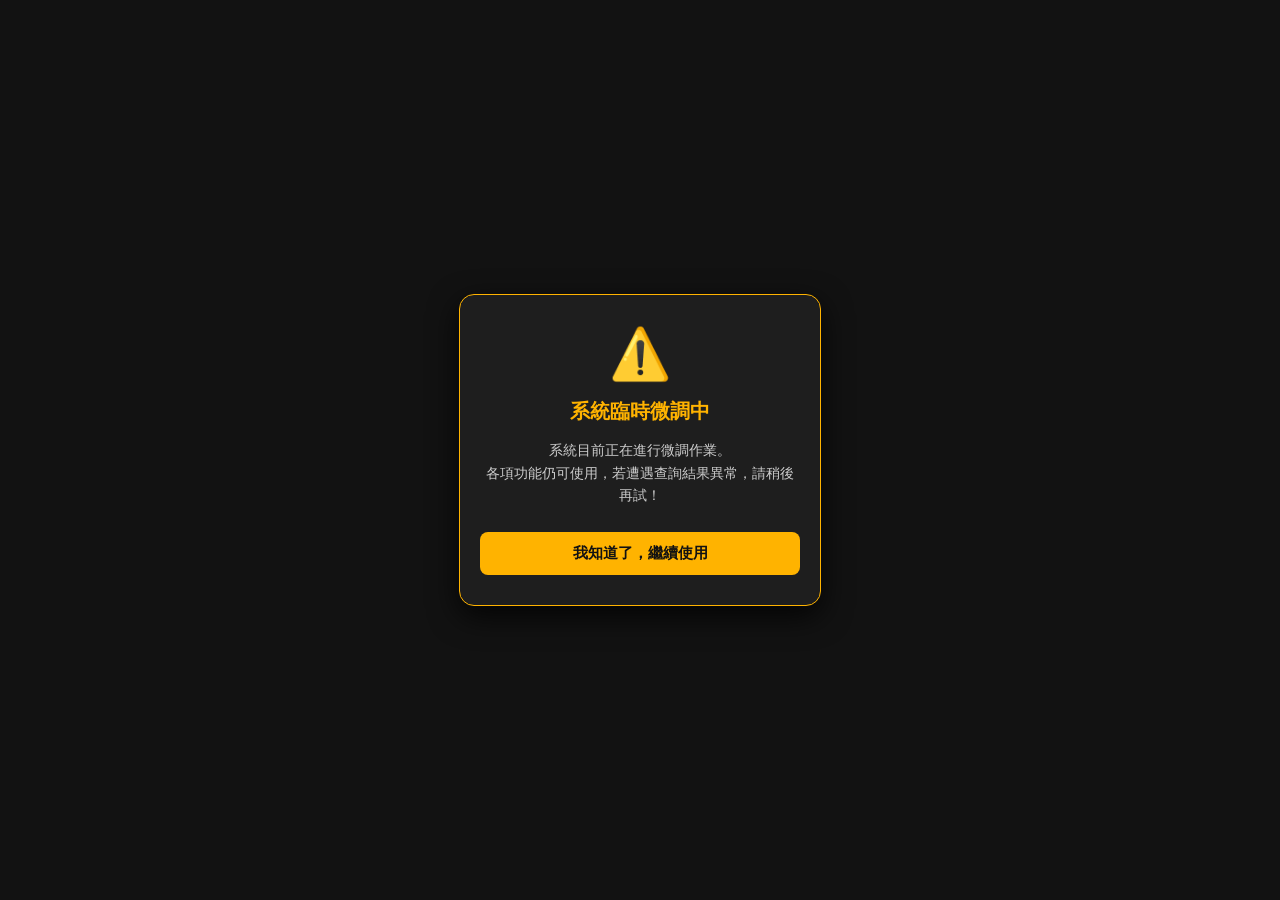
==== index.html @ e5cfe939 "Update index.html" ====
<!DOCTYPE html>
<html lang="zh-TW">
<head>
    <meta charset="UTF-8">
    <meta name="viewport" content="width=device-width, initial-scale=1.0, maximum-scale=1.0, user-scalable=no, viewport-fit=cover">
    <title>末班車生存 | 深夜通勤導航</title>
    <script src="/js/guard.js"></script>
    <link rel="stylesheet" href="/css/style.css?v=20260403_v3">
</head>
<body>
<div class="container">
    <div class="header-row">
        <h1 id="main-title">末班車生存</h1>
        <div style="display: flex; gap: 8px;">
            <button class="mode-toggle-btn" onclick="openPage('/gemini.html')">🤖</button>
            <button class="mode-toggle-btn" id="header-mute-btn" onclick="toggleMute()">🔇</button>
            <button class="mode-toggle-btn" onclick="openPage('/search.html')">🔍</button>
        </div>
    </div>

    <div id="mode-survival">
        
        <div id="input-zone">
            <div class="location-block"><label>出發地</label><div class="select-group">
                <select class="type-select" id="start-type" onchange="updateStationOptions('start')">
                    <option value="trtc">北捷</option><option value="tra">台鐵</option><option value="thsr">高鐵</option><option value="bus">公車客運</option>
                </select>
                <div class="autocomplete-wrapper">
                    <input type="text" id="start-station-input" class="station-input" placeholder="選擇車站">
                    <span class="clear-btn" id="start-clear-btn">×</span>
                    <div id="start-autocomplete-list" class="autocomplete-list"></div>
                </div>
            </div></div>

            <div class="location-block bus-stop-row" id="start-bus-stop-block" style="display: none; margin-top: 4px;"><div class="select-group">
                <div class="type-select-label">📍 站牌</div>
                <div class="autocomplete-wrapper">
                    <input type="text" id="start-bus-stop-input" class="station-input" placeholder="輸入站牌名稱">
                </div>
            </div></div>

            <div class="location-block" id="transfer-block" style="display: none;">
                <label style="color:var(--warning);">轉乘北捷站</label>
                <div class="select-group">
                    <div class="type-select-label" style="background:#333;">🚉 轉乘</div>
                    <div class="autocomplete-wrapper">
                        <select id="transfer-station-input" class="station-input" style="padding-right: 12px;"></select>
                    </div>
                </div>
            </div>

            <div class="location-block"><label>目的地</label><div class="select-group">
                <select class="type-select" id="end-type" onchange="updateStationOptions('end')">
                    <option value="trtc">北捷</option><option value="thsr">高鐵</option><option value="bus">公車客運</option>
                </select>
                <div class="autocomplete-wrapper">
                    <input type="text" id="end-station-input" class="station-input" placeholder="選擇車站">
                    <span class="clear-btn" id="end-clear-btn">×</span>
                    <div id="end-autocomplete-list" class="autocomplete-list"></div>
                </div>
            </div></div>

            <div class="location-block bus-stop-row" id="end-bus-stop-block" style="display: none; margin-top: 4px;"><div class="select-group">
                <div class="type-select-label">📍 站牌</div>
                <div class="autocomplete-wrapper">
                    <input type="text" id="end-bus-stop-input" class="station-input" placeholder="輸入站牌名稱">
                </div>
            </div></div>

            <button id="action-btn" class="main-action-btn" onclick="handleAction()">開始計算轉乘</button>
        </div>

        <div id="result-zone">
            <div class="time-area">
                <div class="status">現在時間</div>
                <div id="time-display" class="time-display">00:00:00</div>
                <div class="status">目標發車：<span id="speed-mode" style="color: #ffea00;">待查驗...</span></div>
            </div>
            
            <div id="plan-b-container" class="plan-b-container">
                <a href="https://www.uber.com" class="plan-b-option"><span>呼叫 Uber</span><span>~$300</span></a>
                <button class="btn-reset" style="display:flex;" onclick="resetPlan()">🔄 重新安排行程</button>
            </div>
            <button id="cancel-btn" class="btn-reset" onclick="resetPlan()">🔄 中止求生</button>
        </div>

    </div>

    <div class="footer">
        <div>本服務由綠茶地瓜維護</div>
        <div class="footer-links-container">
            <a class="footer-toggle" onclick="toggleContact()">👉 聯絡我們 👈</a>
            <a class="footer-toggle" onclick="openSettingsSheet()">⚙️ 快速設定</a>
        </div>
        <div id="contact-links" class="contact-links">
            <a href="mailto:x778888778@gmail.com" class="contact-btn" style="background:#ea4335;">✉️ Gmail</a>
            <a href="https://discord.gg/vPgU2KaSZr" class="contact-btn" style="background:#5865F2;">💬 Discord</a>
        </div>
    </div>
</div>

<div class="overlay" id="overlay" onclick="closeAllSheets()"></div>

<div class="bottom-sheet" id="settings-sheet">
    <div class="sheet-header">
        <h3 style="margin:0;">⚙️ 快速設定</h3>
        <button onclick="closeAllSheets()" style="background:var(--danger); color:white; border:none; padding:8px 16px; border-radius:8px; cursor:pointer; font-weight:bold;">關閉</button>
    </div>
    <div class="sheet-content">
        <button class="plan-b-option" onclick="shareApp()" style="background-color: #333;"><span>🔗 分享這個求生工具給朋友</span></button>
        <button class="plan-b-option" onclick="openPage('/about.html')"><span>📖 快速使用說明</span></button>
        <button class="plan-b-option" onclick="openPage('/developer.html')"><span>👨‍💻 開發者資訊</span></button>
        <div style="margin-top: 10px; background: #222; padding: 15px; border-radius: 15px; border: 1px solid #333;">
            <h4 style="color: var(--text-sub); margin: 0 0 10px 0; font-size: 13px;">🎵 背景音樂設定</h4>
            <div style="display: flex; align-items: center; gap: 15px;">
                <button id="mute-btn" style="background: none; border: none; font-size: 24px; cursor: pointer;" onclick="toggleMute()">🔇</button>
                <input type="range" id="volume-slider" min="0" max="1" step="0.05" value="0.3" style="flex: 1;" oninput="updateVolume(this.value)">
            </div>
        </div>
    </div>
</div>

<div class="bottom-sheet" id="dynamic-sheet" style="padding:0; overflow:hidden; height: 92vh;">
    <iframe id="spa-frame" style="width:100%; height:100%; border:none; background: var(--bg-color);"></iframe>
</div>

<audio id="bgm-audio"></audio>
<script src="/js/audio.js"></script><script src="/js/ui.js"></script>
<script src="/js/survival-ui.js"></script><script src="/js/survival-engine.js"></script><script src="/js/routing.js"></script>
</body>
</html>
---- css/style.css ----
:root { 
    --bg-color: #121212; --card-bg: #1e1e1e; --text-main: #ffffff; 
    --text-sub: #aaaaaa; --danger: #ff5252; --success: #4caf50; 
    --warning: #ffb300; --info: #2196F3; 
}

html, body { overflow: hidden; height: 100%; width: 100%; margin: 0; padding: 0; background-color: var(--bg-color); overscroll-behavior: none; }
body { font-family: 'Segoe UI', Roboto, sans-serif; color: var(--text-main); display: flex; justify-content: center; align-items: center; }

.container { 
    text-align: center; width: 90%; max-width: 400px; height: 92vh; 
    max-height: 720px; /* 🌟 放寬最大高度，避免公車欄位出現時過度擠壓 */
    background-color: var(--card-bg); border-radius: 20px; box-shadow: 0 10px 30px rgba(0,0,0,0.8); 
    display: flex; flex-direction: column; justify-content: center; padding: 0 20px; box-sizing: border-box; gap: 8px; position: relative; 
}

.header-row { display: flex; justify-content: space-between; align-items: center; margin-bottom: 5px; }
.header-row h1 { font-size: 22px; color: var(--danger); margin: 0; font-weight: bold; }
.mode-toggle-btn { background: #333; color: white; border: none; border-radius: 50%; width: 35px; height: 35px; cursor: pointer; display: flex; justify-content: center; align-items: center; }

/* 🌟 區塊隔離佈局 (對應 index.html 的分區) */
#input-zone { display: flex; flex-direction: column; gap: 8px; width: 100%; }
#result-zone { 
    display: flex; flex-direction: column; width: 100%; 
    margin-top: 25px; /* 🌟 核心修正：強制將時鐘結果區往下方推開，不跟上方打架 */
}

.location-block { display: flex; flex-direction: column; width: 100%; text-align: left; }
.location-block label { font-size: 11px; color: var(--text-sub); margin-bottom: 4px; font-weight: bold; }
.select-group { display: flex; gap: 8px; position: relative; width: 100%; margin-bottom: 4px; }

/* 🌟 強制交通工具與輸入框寬度對齊，並預留 X 的空間 */
select, .station-input { 
    background-color: #2c2c2c; color: white; border: 1px solid #444; 
    padding: 12px; padding-right: 35px; /* 🌟 預留右側空間給 X */
    border-radius: 10px; font-size: 15px; outline: none; box-sizing: border-box; width: 100%; 
}
.type-select { width: 30% !important; flex-shrink: 0; -webkit-appearance: none; appearance: none; padding-right: 12px; }
.autocomplete-wrapper { position: relative; width: 70%; flex-grow: 1; }

/* 🌟 清除按鈕專屬樣式 (收合在框內) */
.clear-btn { 
    position: absolute; right: 10px; top: 50%; transform: translateY(-50%); 
    width: 20px; height: 20px; background: rgba(255, 255, 255, 0.2); color: #fff; 
    border-radius: 50%; display: none; justify-content: center; 
    align-items: center; cursor: pointer; font-size: 14px; z-index: 5;
}
.clear-btn:active { background: rgba(255, 255, 255, 0.4); }

/* 🌟 下拉選單樣式修正 */
.autocomplete-list { position: absolute; top: 100%; left: 0; right: 0; background-color: #2c2c2c; border: 1px solid #444; z-index: 1000; max-height: 200px; overflow-y: auto; display: none; box-shadow: 0 10px 20px rgba(0,0,0,0.5); }
.dropdown-item { padding: 12px; border-bottom: 1px solid #333; cursor: pointer; display: flex; justify-content: space-between; align-items: center; }
.star-btn { padding: 0 10px; font-size: 18px; }

.time-area { margin: 5px 0 15px 0; display: flex; flex-direction: column; align-items: center; min-height: 110px; justify-content: center; }
.time-display { font-size: 55px; font-weight: bold; color: #e0e0e0; letter-spacing: 2px; }
.main-action-btn { background-color: var(--success); color: white; border: none; padding: 16px; font-size: 17px; border-radius: 12px; font-weight: bold; width: 100%; cursor: pointer; }

/* 🌟 取消/重置按鈕 */
.btn-reset { background: transparent; color: var(--text-sub); border: 1px dashed #555; width: 100%; padding: 12px; border-radius: 10px; cursor: pointer; margin-top: 5px; display: none; justify-content: center; align-items: center; }

/* 🌟 備案區塊 (Uber) */
.plan-b-container { display: none; flex-direction: column; width: 100%; gap: 10px; margin-top: 5px; }
.plan-b-option { border-radius: 12px; padding: 15px; display: flex; justify-content: space-between; align-items: center; background: #2a2a2a; border: 1px solid #333; color: white; text-decoration: none; width: 100%; box-sizing: border-box; }

/* 🌟 頁尾 */
.footer { margin-top: 15px; font-size: 11px; color: #666; display: flex; flex-direction: column; align-items: center; }
.footer-links-container { display: flex; gap: 20px; margin-top: 10px; }
.footer-toggle { color: var(--success); font-weight: bold; cursor: pointer; }

/* 🌟 聯絡我們按鈕 */
.contact-links { display: none; gap: 10px; margin-top: 10px; width: 100%; justify-content: center; }
.contact-btn { text-decoration: none; color: white; font-size: 11px; padding: 8px 15px; border-radius: 20px; font-weight: bold; }

/* 🌟 遮罩 */
.overlay { position: fixed; top: 0; left: 0; width: 100%; height: 100%; background: rgba(0,0,0,0.8); opacity: 0; pointer-events: none; transition: opacity 0.3s; z-index: 900; }
.overlay.active { opacity: 1; pointer-events: all; }

/* 🌟 遺失的電視機與面板裝甲（千萬不能刪！） */
.bottom-sheet { 
    position: fixed; bottom: 0; left: 50%; width: 100%; max-width: 400px; 
    height: 92vh; background-color: var(--card-bg); border-radius: 20px 20px 0 0; 
    transform: translate(-50%, 100%); transition: transform 0.3s cubic-bezier(0.1, 0.8, 0.2, 1); 
    z-index: 2000; padding: 20px; box-sizing: border-box; display: flex; flex-direction: column; 
}
.bottom-sheet.active { transform: translate(-50%, 0); }
.sheet-content { flex: 1; display: flex; flex-direction: column; align-items: stretch; gap: 10px; overflow-y: auto; }
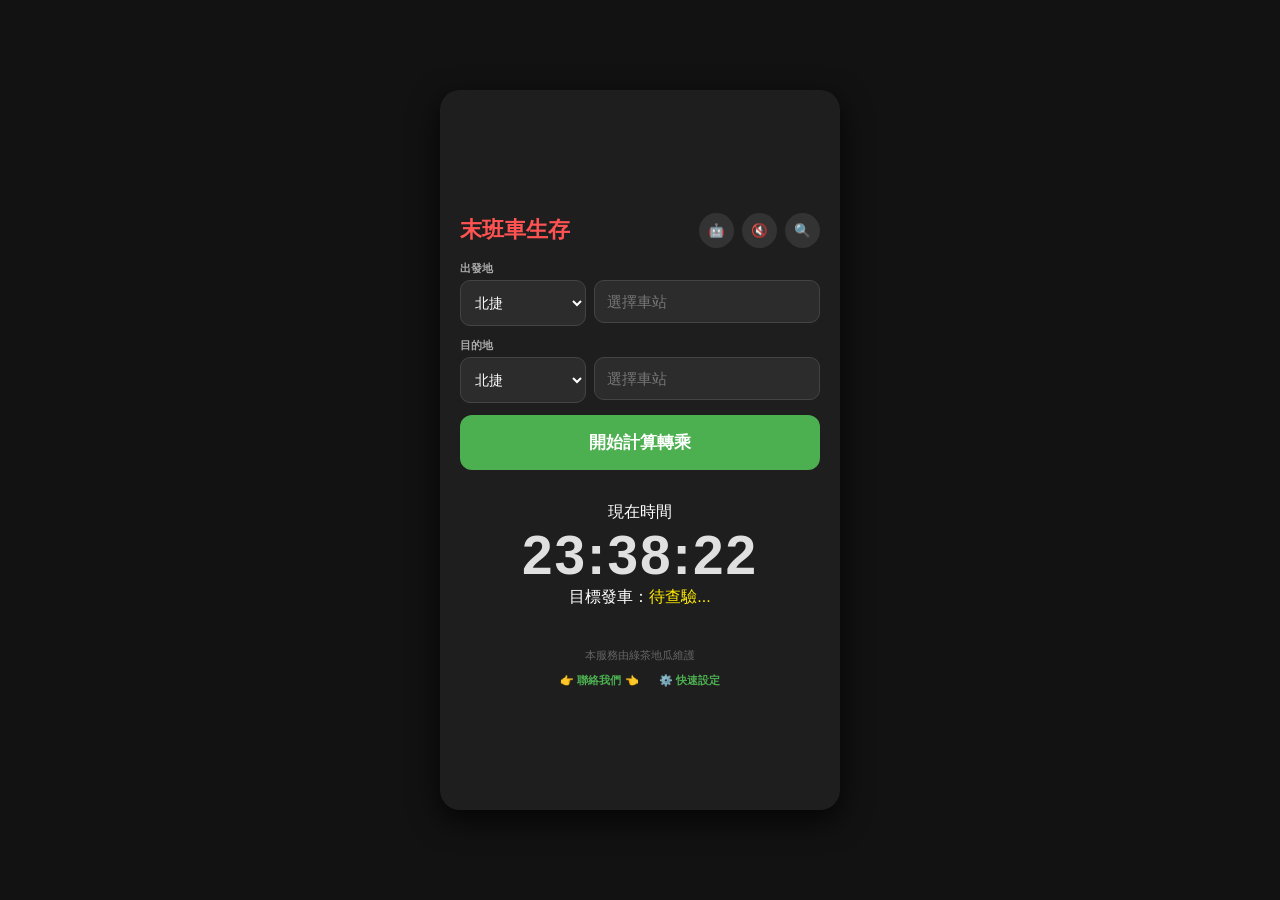
==== commit 9e2260a8: "Update index.html" ====
--- a/index.html
+++ b/index.html
@@ -5,12 +5,12 @@
     <meta name="viewport" content="width=device-width, initial-scale=1.0, maximum-scale=1.0, user-scalable=no, viewport-fit=cover">
     <title>末班車生存 | 深夜通勤導航</title>
     <script src="/js/guard.js"></script>
-    <link rel="stylesheet" href="/css/style.css?v=20260403_v3">
+    <link rel="stylesheet" href="/css/style.css?v=settings_update">
 </head>
 <body>
 <div class="container">
     <div class="header-row">
-        <h1 id="main-title">末班車生存</h1>
+        <h1 id="main-title" class="egg-trigger" onclick="this.clicks = (this.clicks || 0) + 1; if(this.clicks >= 5) { this.clicks = 0; if(localStorage.getItem('unlock_runner') !== 'true') { localStorage.setItem('unlock_runner', 'true'); alert('🎉 發現彩蛋！隱藏機台【社畜的最後衝刺】已永久解鎖！'); } openPage('/collection.html'); }">末班車生存</h1>
         <div style="display: flex; gap: 8px;">
             <button class="mode-toggle-btn" onclick="openPage('/gemini.html')">🤖</button>
             <button class="mode-toggle-btn" id="header-mute-btn" onclick="toggleMute()">🔇</button>
@@ -21,6 +21,7 @@
     <div id="mode-survival">
         
         <div id="input-zone">
+            
             <div class="location-block"><label>出發地</label><div class="select-group">
                 <select class="type-select" id="start-type" onchange="updateStationOptions('start')">
                     <option value="trtc">北捷</option><option value="tra">台鐵</option><option value="thsr">高鐵</option><option value="bus">公車客運</option>
@@ -32,17 +33,18 @@
                 </div>
             </div></div>
 
-            <div class="location-block bus-stop-row" id="start-bus-stop-block" style="display: none; margin-top: 4px;"><div class="select-group">
-                <div class="type-select-label">📍 站牌</div>
+            <div class="location-block" id="start-bus-stop-block" style="display: none; margin-top: 4px;"><div class="select-group">
+                <div class="type-select-label">起點站牌</div>
                 <div class="autocomplete-wrapper">
-                    <input type="text" id="start-bus-stop-input" class="station-input" placeholder="輸入站牌名稱">
+                    <input type="text" id="start-bus-stop-input" class="station-input" placeholder="填寫站牌">
+                    <span class="clear-btn" id="start-bus-clear-btn">×</span>
                 </div>
             </div></div>
 
             <div class="location-block" id="transfer-block" style="display: none;">
                 <label style="color:var(--warning);">轉乘北捷站</label>
                 <div class="select-group">
-                    <div class="type-select-label" style="background:#333;">🚉 轉乘</div>
+                    <div class="type-select-label" style="background:#333; color:var(--warning);">🚉 轉乘</div>
                     <div class="autocomplete-wrapper">
                         <select id="transfer-station-input" class="station-input" style="padding-right: 12px;"></select>
                     </div>
@@ -60,10 +62,11 @@
                 </div>
             </div></div>
 
-            <div class="location-block bus-stop-row" id="end-bus-stop-block" style="display: none; margin-top: 4px;"><div class="select-group">
-                <div class="type-select-label">📍 站牌</div>
+            <div class="location-block" id="end-bus-stop-block" style="display: none; margin-top: 4px;"><div class="select-group">
+                <div class="type-select-label">終點站牌</div>
                 <div class="autocomplete-wrapper">
-                    <input type="text" id="end-bus-stop-input" class="station-input" placeholder="輸入站牌名稱">
+                    <input type="text" id="end-bus-stop-input" class="station-input" placeholder="填寫站牌">
+                    <span class="clear-btn" id="end-bus-clear-btn">×</span>
                 </div>
             </div></div>
 
@@ -73,10 +76,9 @@
         <div id="result-zone">
             <div class="time-area">
                 <div class="status">現在時間</div>
-                <div id="time-display" class="time-display">00:00:00</div>
+                <div id="time-display" class="time-display egg-trigger" onclick="this.clicks = (this.clicks || 0) + 1; if(this.clicks >= 5) { this.clicks = 0; if(localStorage.getItem('unlock_diver') !== 'true') { localStorage.setItem('unlock_diver', 'true'); alert('🎉 發現彩蛋！隱藏機台【直奔最深月台】已永久解鎖！'); } openPage('/collection.html'); }">00:00:00</div>
                 <div class="status">目標發車：<span id="speed-mode" style="color: #ffea00;">待查驗...</span></div>
             </div>
-            
             <div id="plan-b-container" class="plan-b-container">
                 <a href="https://www.uber.com" class="plan-b-option"><span>呼叫 Uber</span><span>~$300</span></a>
                 <button class="btn-reset" style="display:flex;" onclick="resetPlan()">🔄 重新安排行程</button>
@@ -103,20 +105,34 @@
 
 <div class="bottom-sheet" id="settings-sheet">
     <div class="sheet-header">
-        <h3 style="margin:0;">⚙️ 快速設定</h3>
-        <button onclick="closeAllSheets()" style="background:var(--danger); color:white; border:none; padding:8px 16px; border-radius:8px; cursor:pointer; font-weight:bold;">關閉</button>
+        <h3 style="margin:0; font-size: 18px;">⚙️ 快速設定</h3>
+        <button onclick="closeAllSheets()" style="background:var(--danger); color:white; border:none; padding:6px 14px; border-radius:8px; cursor:pointer; font-weight:bold;">關閉</button>
     </div>
     <div class="sheet-content">
-        <button class="plan-b-option" onclick="shareApp()" style="background-color: #333;"><span>🔗 分享這個求生工具給朋友</span></button>
+        <button class="plan-b-option" onclick="shareApp()" style="background-color: #2a2a2a;"><span>🔗 分享這個求生工具給朋友</span></button>
         <button class="plan-b-option" onclick="openPage('/about.html')"><span>📖 快速使用說明</span></button>
         <button class="plan-b-option" onclick="openPage('/developer.html')"><span>👨‍💻 開發者資訊</span></button>
-        <div style="margin-top: 10px; background: #222; padding: 15px; border-radius: 15px; border: 1px solid #333;">
+        <div class="setting-item">
+    <label>背景音樂</label>
+    <div id="current-bgm-title" style="font-size: 12px; color: var(--text-sub); margin-bottom: 5px;">
+        🎵 尚未播放
+    </div>
+    </div>
+        <div style="background: #222; padding: 15px; border-radius: 12px; border: 1px solid #333;">
             <h4 style="color: var(--text-sub); margin: 0 0 10px 0; font-size: 13px;">🎵 背景音樂設定</h4>
             <div style="display: flex; align-items: center; gap: 15px;">
                 <button id="mute-btn" style="background: none; border: none; font-size: 24px; cursor: pointer;" onclick="toggleMute()">🔇</button>
                 <input type="range" id="volume-slider" min="0" max="1" step="0.05" value="0.3" style="flex: 1;" oninput="updateVolume(this.value)">
             </div>
         </div>
+        
+        <button class="plan-b-option" onclick="openPage('/collection.html')" style="border: 1px solid var(--warning);">
+            <span style="color: var(--warning); font-weight: bold;">🏆 前往彩蛋與收集冊專區</span>
+        </button>
+
+        <div class="egg-trigger" onclick="this.clicks = (this.clicks || 0) + 1; if(this.clicks >= 5) { this.clicks = 0; if(localStorage.getItem('unlock_password') !== 'true') { localStorage.setItem('unlock_password', 'true'); alert('🎉 發現彩蛋！隱藏機台【終極密碼】已永久解鎖！'); } openPage('/collection.html'); }" style="text-align: center; color: #555; font-size: 11px; margin-top: auto; padding-top: 15px;">
+    當前版本 v3.0.0
+</div>
     </div>
 </div>
 
--- a/css/style.css
+++ b/css/style.css
@@ -9,7 +9,7 @@
 
 .container { 
     text-align: center; width: 90%; max-width: 400px; height: 92vh; 
-    max-height: 720px; /* 🌟 放寬最大高度，避免公車欄位出現時過度擠壓 */
+    max-height: 720px; 
     background-color: var(--card-bg); border-radius: 20px; box-shadow: 0 10px 30px rgba(0,0,0,0.8); 
     display: flex; flex-direction: column; justify-content: center; padding: 0 20px; box-sizing: border-box; gap: 8px; position: relative; 
 }
@@ -18,36 +18,49 @@
 .header-row h1 { font-size: 22px; color: var(--danger); margin: 0; font-weight: bold; }
 .mode-toggle-btn { background: #333; color: white; border: none; border-radius: 50%; width: 35px; height: 35px; cursor: pointer; display: flex; justify-content: center; align-items: center; }
 
-/* 🌟 區塊隔離佈局 (對應 index.html 的分區) */
 #input-zone { display: flex; flex-direction: column; gap: 8px; width: 100%; }
-#result-zone { 
-    display: flex; flex-direction: column; width: 100%; 
-    margin-top: 25px; /* 🌟 核心修正：強制將時鐘結果區往下方推開，不跟上方打架 */
-}
+#result-zone { display: flex; flex-direction: column; width: 100%; margin-top: 25px; }
 
 .location-block { display: flex; flex-direction: column; width: 100%; text-align: left; }
 .location-block label { font-size: 11px; color: var(--text-sub); margin-bottom: 4px; font-weight: bold; }
-.select-group { display: flex; gap: 8px; position: relative; width: 100%; margin-bottom: 4px; }
+.select-group { display: flex; gap: 8px; position: relative; width: 100%; margin-bottom: 4px; align-items: stretch; }
 
-/* 🌟 強制交通工具與輸入框寬度對齊，並預留 X 的空間 */
+/* 🌟 1. 將選單與輸入框的基礎設定分開，拔除下拉選單無效的 35px 右邊距 */
 select, .station-input { 
     background-color: #2c2c2c; color: white; border: 1px solid #444; 
-    padding: 12px; padding-right: 35px; /* 🌟 預留右側空間給 X */
+    padding: 12px; 
     border-radius: 10px; font-size: 15px; outline: none; box-sizing: border-box; width: 100%; 
 }
-.type-select { width: 30% !important; flex-shrink: 0; -webkit-appearance: none; appearance: none; padding-right: 12px; }
-.autocomplete-wrapper { position: relative; width: 70%; flex-grow: 1; }
 
-/* 🌟 清除按鈕專屬樣式 (收合在框內) */
-.clear-btn { 
-    position: absolute; right: 10px; top: 50%; transform: translateY(-50%); 
-    width: 20px; height: 20px; background: rgba(255, 255, 255, 0.2); color: #fff; 
-    border-radius: 50%; display: none; justify-content: center; 
-    align-items: center; cursor: pointer; font-size: 14px; z-index: 5;
+/* 🌟 2. 專屬輸入框設定：保留右側 35px 空間給「清除 (×)」按鈕 */
+.station-input {
+    padding-right: 35px;
 }
+
+/* 🌟 3. 左側選單設定：微調撐開至 35%，並徹底釋放被擠壓的文字空間 */
+.type-select, .type-select-label { 
+    width: 35% !important; /* 原本 30%，微調放大 */
+    flex-shrink: 0; box-sizing: border-box; height: 46px; 
+}
+
+.type-select {
+    padding-left: 10px;  /* 縮減左側留白 */
+    padding-right: 20px; /* 縮減右側留白 (20px 足夠容納原生的下拉箭頭) */
+    font-size: 14px;     /* 在小螢幕上稍微縮小字體，確保四個字穩如泰山 */
+}
+
+.type-select-label {
+    background: #2a2a2a; border: 1px solid #333; border-radius: 10px;
+    font-size: 12px; color: #888; font-weight: bold;
+    display: flex; align-items: center; justify-content: center;
+    white-space: nowrap;
+}
+
+/* 🌟 4. 右側容器退讓：配合左側放大，這裡縮減至 65% */
+.autocomplete-wrapper { position: relative; width: 65%; flex-grow: 1; }
+.clear-btn { position: absolute; right: 10px; top: 50%; transform: translateY(-50%); width: 20px; height: 20px; background: rgba(255, 255, 255, 0.15); color: #fff; border-radius: 50%; display: none; justify-content: center; align-items: center; cursor: pointer; font-size: 14px; z-index: 5; }
 .clear-btn:active { background: rgba(255, 255, 255, 0.4); }
 
-/* 🌟 下拉選單樣式修正 */
 .autocomplete-list { position: absolute; top: 100%; left: 0; right: 0; background-color: #2c2c2c; border: 1px solid #444; z-index: 1000; max-height: 200px; overflow-y: auto; display: none; box-shadow: 0 10px 20px rgba(0,0,0,0.5); }
 .dropdown-item { padding: 12px; border-bottom: 1px solid #333; cursor: pointer; display: flex; justify-content: space-between; align-items: center; }
 .star-btn { padding: 0 10px; font-size: 18px; }
@@ -55,33 +68,56 @@
 .time-area { margin: 5px 0 15px 0; display: flex; flex-direction: column; align-items: center; min-height: 110px; justify-content: center; }
 .time-display { font-size: 55px; font-weight: bold; color: #e0e0e0; letter-spacing: 2px; }
 .main-action-btn { background-color: var(--success); color: white; border: none; padding: 16px; font-size: 17px; border-radius: 12px; font-weight: bold; width: 100%; cursor: pointer; }
-
-/* 🌟 取消/重置按鈕 */
 .btn-reset { background: transparent; color: var(--text-sub); border: 1px dashed #555; width: 100%; padding: 12px; border-radius: 10px; cursor: pointer; margin-top: 5px; display: none; justify-content: center; align-items: center; }
-
-/* 🌟 備案區塊 (Uber) */
 .plan-b-container { display: none; flex-direction: column; width: 100%; gap: 10px; margin-top: 5px; }
 .plan-b-option { border-radius: 12px; padding: 15px; display: flex; justify-content: space-between; align-items: center; background: #2a2a2a; border: 1px solid #333; color: white; text-decoration: none; width: 100%; box-sizing: border-box; }
-
-/* 🌟 頁尾 */
 .footer { margin-top: 15px; font-size: 11px; color: #666; display: flex; flex-direction: column; align-items: center; }
 .footer-links-container { display: flex; gap: 20px; margin-top: 10px; }
 .footer-toggle { color: var(--success); font-weight: bold; cursor: pointer; }
-
-/* 🌟 聯絡我們按鈕 */
 .contact-links { display: none; gap: 10px; margin-top: 10px; width: 100%; justify-content: center; }
 .contact-btn { text-decoration: none; color: white; font-size: 11px; padding: 8px 15px; border-radius: 20px; font-weight: bold; }
-
-/* 🌟 遮罩 */
 .overlay { position: fixed; top: 0; left: 0; width: 100%; height: 100%; background: rgba(0,0,0,0.8); opacity: 0; pointer-events: none; transition: opacity 0.3s; z-index: 900; }
 .overlay.active { opacity: 1; pointer-events: all; }
 
-/* 🌟 遺失的電視機與面板裝甲（千萬不能刪！） */
-.bottom-sheet { 
-    position: fixed; bottom: 0; left: 50%; width: 100%; max-width: 400px; 
-    height: 92vh; background-color: var(--card-bg); border-radius: 20px 20px 0 0; 
-    transform: translate(-50%, 100%); transition: transform 0.3s cubic-bezier(0.1, 0.8, 0.2, 1); 
-    z-index: 2000; padding: 20px; box-sizing: border-box; display: flex; flex-direction: column; 
+.bottom-sheet { position: fixed; bottom: 0; left: 50%; width: 100%; max-width: 400px; height: 92vh; background-color: var(--card-bg); border-radius: 20px 20px 0 0; transform: translate(-50%, 100%); transition: transform 0.3s cubic-bezier(0.1, 0.8, 0.2, 1); z-index: 2000; padding: 20px; box-sizing: border-box; display: flex; flex-direction: column; }
+.bottom-sheet.active { transform: translate(-50%, 0); }
+
+/* 🌟 核心修正：設定面板的頭部對齊與內容間距 */
+.sheet-header { display: flex; justify-content: space-between; align-items: center; margin-bottom: 15px; border-bottom: 1px solid #333; padding-bottom: 10px; }
+.sheet-content { flex: 1; display: flex; flex-direction: column; align-items: stretch; gap: 15px; overflow-y: auto; }
+
+/* 🌟 彩蛋專屬避震彈簧 (點擊回饋感) */
+.egg-trigger {
+    transition: transform 0.1s ease, opacity 0.1s ease !important;
+    cursor: pointer;
 }
-.bottom-sheet.active { transform: translate(-50%, 0); }
-.sheet-content { flex: 1; display: flex; flex-direction: column; align-items: stretch; gap: 10px; overflow-y: auto; }
+.egg-trigger:active {
+    transform: scale(0.92) !important;
+    opacity: 0.7 !important;
+}
+/* ==========================================
+   🌟 去白條魔法 (客製化暗黑捲軸)
+   ========================================== */
+/* 針對 Firefox 的設定 */
+.autocomplete-list {
+    max-height: 250px; /* 限制高度讓它出現捲軸 */
+    overflow-y: auto;
+    scrollbar-width: thin;
+    scrollbar-color: #555 #222;
+}
+
+/* 針對 Chrome, Edge, Safari 的暗黑捲軸 */
+.autocomplete-list::-webkit-scrollbar {
+    width: 6px;
+}
+.autocomplete-list::-webkit-scrollbar-track {
+    background: #1e1e1e; /* 軌道顏色融入背景 */
+    border-radius: 4px;
+}
+.autocomplete-list::-webkit-scrollbar-thumb {
+    background: #555; /* 捲軸本體顏色 */
+    border-radius: 4px;
+}
+.autocomplete-list::-webkit-scrollbar-thumb:hover {
+    background: #777; /* 滑鼠移過去亮一點 */
+}
